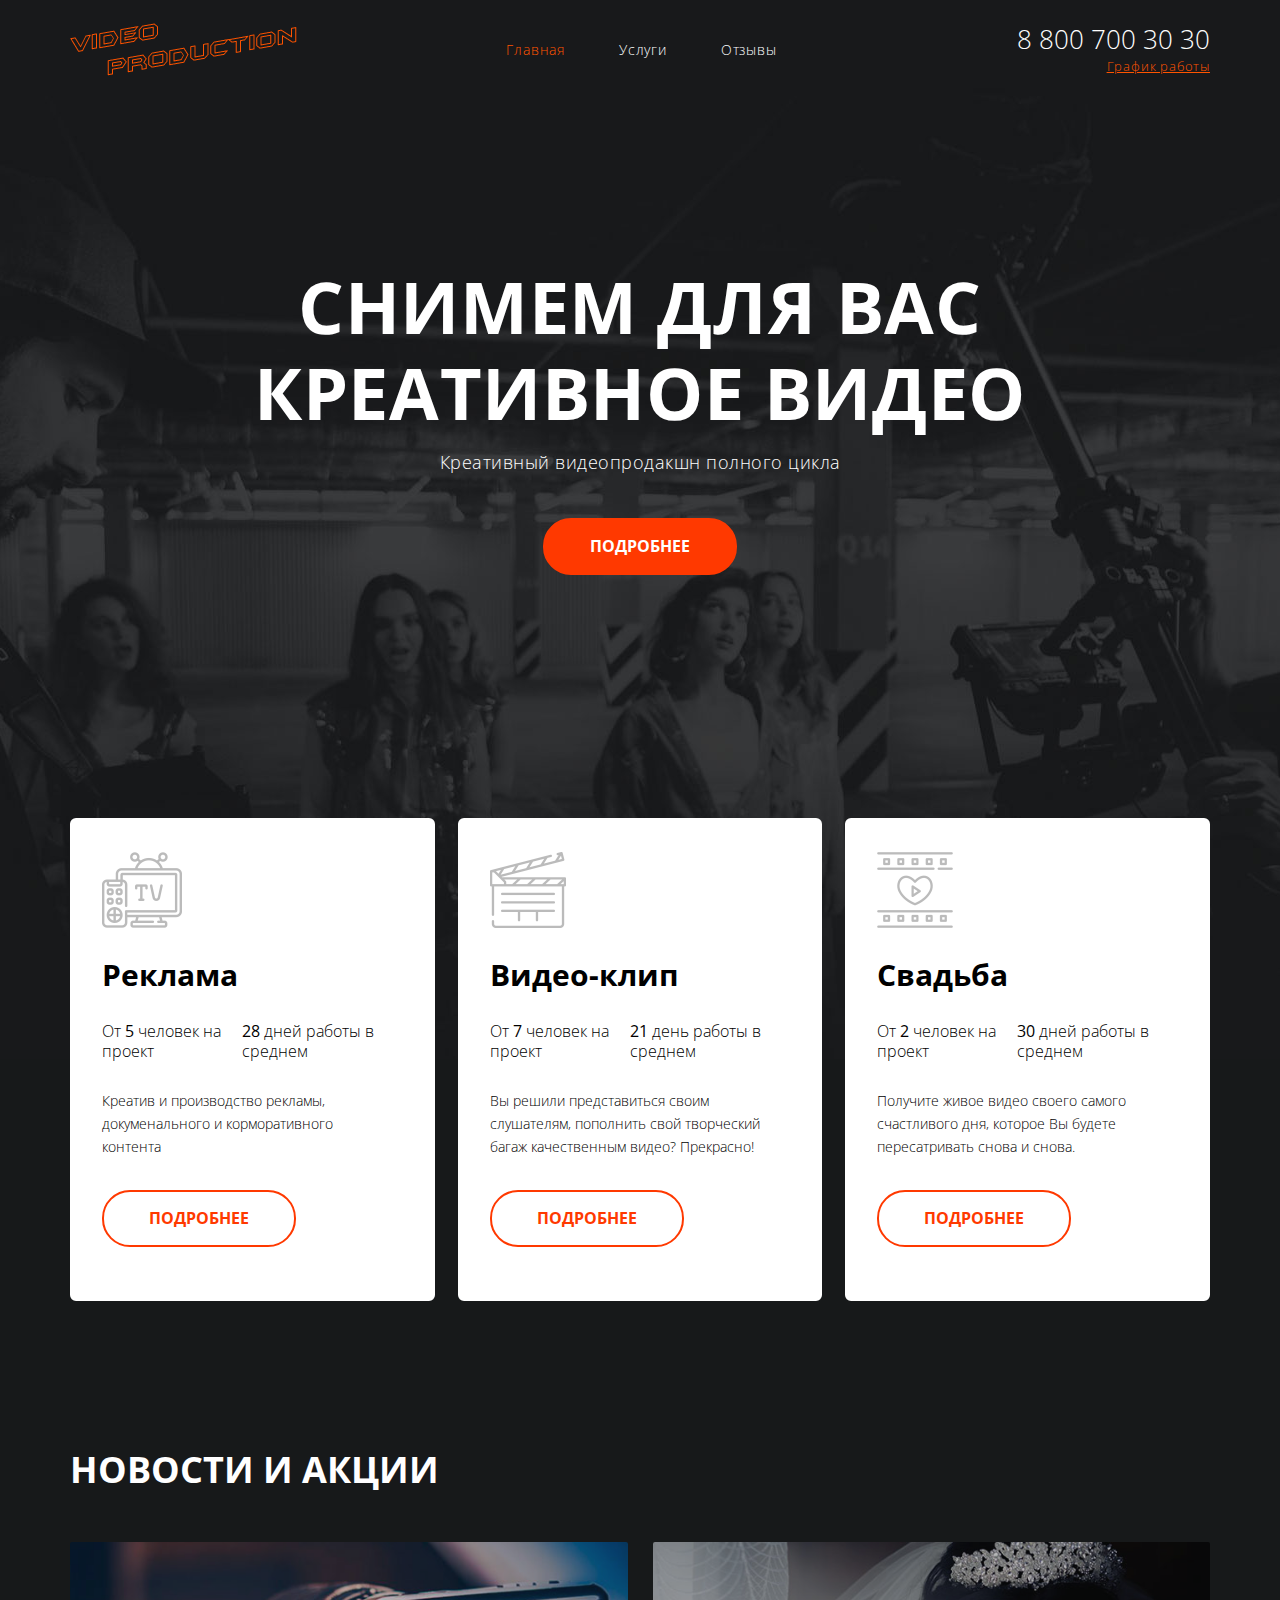
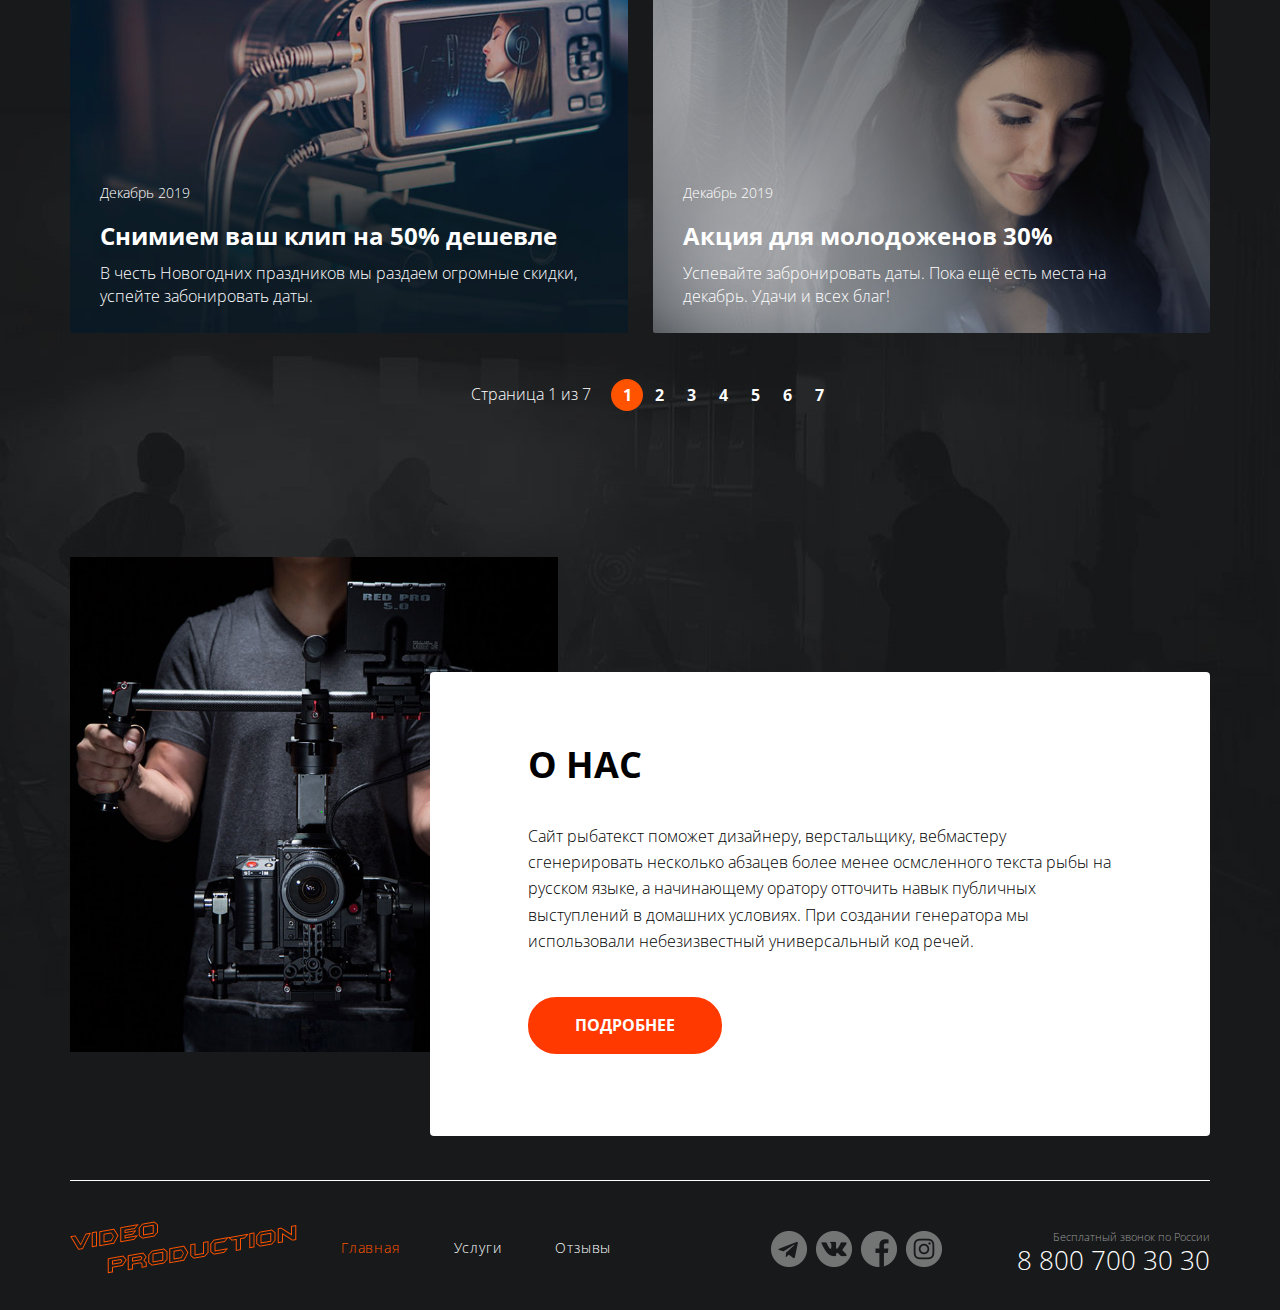
==== main.html @ 48727b64 "Add files via upload" ====
<!DOCTYPE html>
<html lang="ru">
<head>
  <meta charset="UTF-8">
  <meta name="viewport" content="width=1200px, initial-scale=1.0">
  <title>Video production</title>
  <link rel="stylesheet" href="./css/main.css">
</head>
<body>
  <div class="wrapper main-page-wrapper">
    <div class="container">
      <header class="header">
        <a href="index.html" class="logo">
          <img src="./assets/images/logo.png" alt="logo" class="logo__pic">
        </a>
          <nav class="menu">
            <ul class="menu__list">
              <li class="menu__item menu__item_active">
                <a href="#" class="menu__title">Главная</a>
              </li>
              <li class="menu__item">
                <a href="./service.html" class="menu__title">Услуги</a>
              </li>
              <li class="menu__item">
                <a href="#" class="menu__title">Отзывы</a>
              </li>
            </ul>
          </nav>
        <address class="contacts">
          <a href="tel:+78007003030" class="contacts__phone">8 800 700 30 30</a>
          <div class="contacts__workhours">График работы</div>
        </address>
      </header>
      <main class="main-content">
          <section class="hero">
            <div class="hero__container">
              <h1 class="hero__header">Снимем для вас креативное видео</h1>
              <div class="hero__text">Креативный видеопродакшн полного цикла</div>
              <a href="#" class="button button_type_primary">Подробнее</a>
            </div>
          </section>
          <section class="video-types">
            <ul class="video-types__banners">
              <li class="video-types__item">
                <div class="video-types__picplace">
                  <img src="./assets/images/icons/offers/tv.png" alt="" class="video-types__pic">
                </div>
                <div class="video-types__content">
                  <h3 class="video-types__header">Реклама</h3>
                  <ul class="video-types__details">
                    <li class="video-types__list">От <b>5</b> человек на проект</li>
                    <li class="video-types__list"><b>28</b> дней работы в среднем</li>
                  </ul>
                  <div class="video-types__text">Креатив и производство рекламы, докуменального и корморативного контента</div>
                  <a href="#" class="button button_type_secondary video-types__button">Подробнее</a>
                </div>
              </li>
              <li class="video-types__item">
                <div class="video-types__picplace">
                  <img src="./assets/images/icons/offers/clapper.png" alt="" class="video-types__pic">
                </div>
                <div class="video-types__content">
                  <h3 class="video-types__header">Видео-клип</h3>
                  <ul class="video-types__details">
                    <li class="video-types__list">От <b>7</b> человек на проект</li>
                    <li class="video-types__list"><b>21</b> день работы в среднем</li>
                  </ul>
                  <div class="video-types__text">Вы решили представиться своим слушателям, пополнить свой творческий багаж качественным видео? Прекрасно!</div>
                  <a href="#" class="button button_type_secondary video-types__button">Подробнее</a>
                </div>
              </li>
              <li class="video-types__item">
                <div class="video-types__picplace">
                  <img src="./assets/images/icons/offers/film.png" alt="" class="video-types__pic">
                </div>
                <div class="video-types__content">
                  <h3 class="video-types__header">Свадьба</h3>
                  <ul class="video-types__details">
                    <li class="video-types__list">От <b>2</b> человек на проект</li>
                    <li class="video-types__list"><b>30</b> дней работы в среднем</li>
                  </ul>
                  <div class="video-types__text">Получите живое видео своего самого счастливого дня, которое Вы будете пересатривать снова и снова.</div>
                  <a href="#" class="button button_type_secondary video-types__button">Подробнее</a>
                </div>
              </li>
            </ul>
          </section>
          <section class="news">
            <h2 class="news__header section-title">Новости и акции</h2>
              <ul class="news__banners">
                <li class="news__item">
                  <img src="./assets/images/content/news/camera.jpg" alt="camera" class="news__pic">
                  <div class="news__content">
                    <div class="news__date">Декабрь 2019</div>
                    <h4 class="news__title">Снимием ваш клип на 50% дешевле</h4>
                    <div class="news__text">В честь Новогодних праздников мы раздаем огромные скидки, успейте забонировать даты.</div>
                  </div>
                </li>
                <li class="news__item">
                  <img src="./assets/images/content/news/wedding.jpg" alt="wedding" class="news__pic">
                  <div class="news__content">
                    <div class="news__date">Декабрь 2019</div>
                    <h4 class="news__title">Акция для молодоженов 30%</h4>
                    <div class="news__text">Успевайте забронировать даты. Пока ещё есть места на декабрь. Удачи и всех благ!</div>
                  </div>
                </li>
              </ul>
              <div class="paginator">
                <div class="paginator__display">Страница 1 из 7</div>
                <ul class="paginator__list">
                  <li class="paginator__item paginator__item_active"><a href="#" class="paginator__link">1</a></li>
                  <li class="paginator__item"><a href="#" class="paginator__link">2</a></li>
                  <li class="paginator__item"><a href="#" class="paginator__link">3</a></li>
                  <li class="paginator__item"><a href="#" class="paginator__link">4</a></li>
                  <li class="paginator__item"><a href="#" class="paginator__link">5</a></li>
                  <li class="paginator__item"><a href="#" class="paginator__link">6</a></li>
                  <li class="paginator__item"><a href="#" class="paginator__link">7</a></li>
                </ul>
              </div>
          </section>
          <section class="about-us">
            <div class="about-us__section">
              <div class="about-us__description">
                <h2 class="about-us__header section-title">О нас</h2>
                <div class="about-us__text">
                  <p>Сайт рыбатекст поможет дизайнеру, верстальщику, вебмастеру сгенерировать несколько абзацев более менее осмсленного текста рыбы на русском языке, а начинающему оратору отточить навык публичных выступлений в домашних условиях. При создании генератора мы использовали небезизвестный универсальный код речей.</p>
                </div>
                <a href="#" class="button button_type_primary button_type_primary_border_solid">ПОДРОБНЕЕ</a>
              </div>
            </div>
          </section>
      </main>
    <div class="footer-container">
      <footer class="footer">
          <div class="footer__col">
            <a href="index.html" class="logo">
              <img src="./assets/images/logo.png" alt="logo" class="logo__pic">
            </a>
            <nav class="menu menu_bottom">
              <ul class="menu__list">
                <li class="menu__item menu__item_active">
                  <a href="#" class="menu__title">Главная</a>
                </li>
                <li class="menu__item">
                  <a href="./service.html" class="menu__title">Услуги</a>
                </li>
                <li class="menu__item">
                  <a href="#" class="menu__title">Отзывы</a>
                </li>
              </ul>
            </nav>
          </div>
            <div class="footer__col">
              <div class="socials">
                <ul class="socials__list">
                  <li class="socials__item socials__item_tg"><a href="" class="socials__link"><img src="" alt="" class="socials__pic"></a></li>
                  <li class="socials__item socials__item_vk"><a href="" class="socials__link"><img src="" alt="" class="socials__pic"></a></li>
                  <li class="socials__item socials__item_fb"><a href="" class="socials__link"><img src="" alt="" class="socials__pic"></a></li>
                  <li class="socials__item socials__item_ig"><a href="" class="socials__link"><img src="" alt="" class="socials__pic"></a></li>          
                </ul>
              </div>
            <address class="contacts">
              <div class="contacts__info">Бесплатный звонок по России</div>
              <a href="tel:+78007003030" class="contacts__phone">8 800 700 30 30</a>
            </address>
            </div>
      </footer>
    </div>
  </div>
  </div>
</body>
</html>
---- css/main.css ----
@import url(./layout/base.css);
@import url(./layout/fonts.css);
@import url(./layout/normalize.css);
@import url(./blocks/button.css);
@import url(./blocks/about-us.css);
@import url(./blocks/contacts.css);
@import url(./blocks/footer.css);
@import url(./blocks/header.css);
@import url(./blocks/hero.css);
@import url(./blocks/logo.css);
@import url(./blocks/menu.css);
@import url(./blocks/news.css);
@import url(./blocks/paginator.css);
@import url(./blocks/socials.css);
@import url(./blocks/video-types.css);
@import url(./blocks/hero-service.css);
@import url(./blocks/breadcrums.css);
@import url(./blocks/services.css);
@import url(./blocks/partners.css);
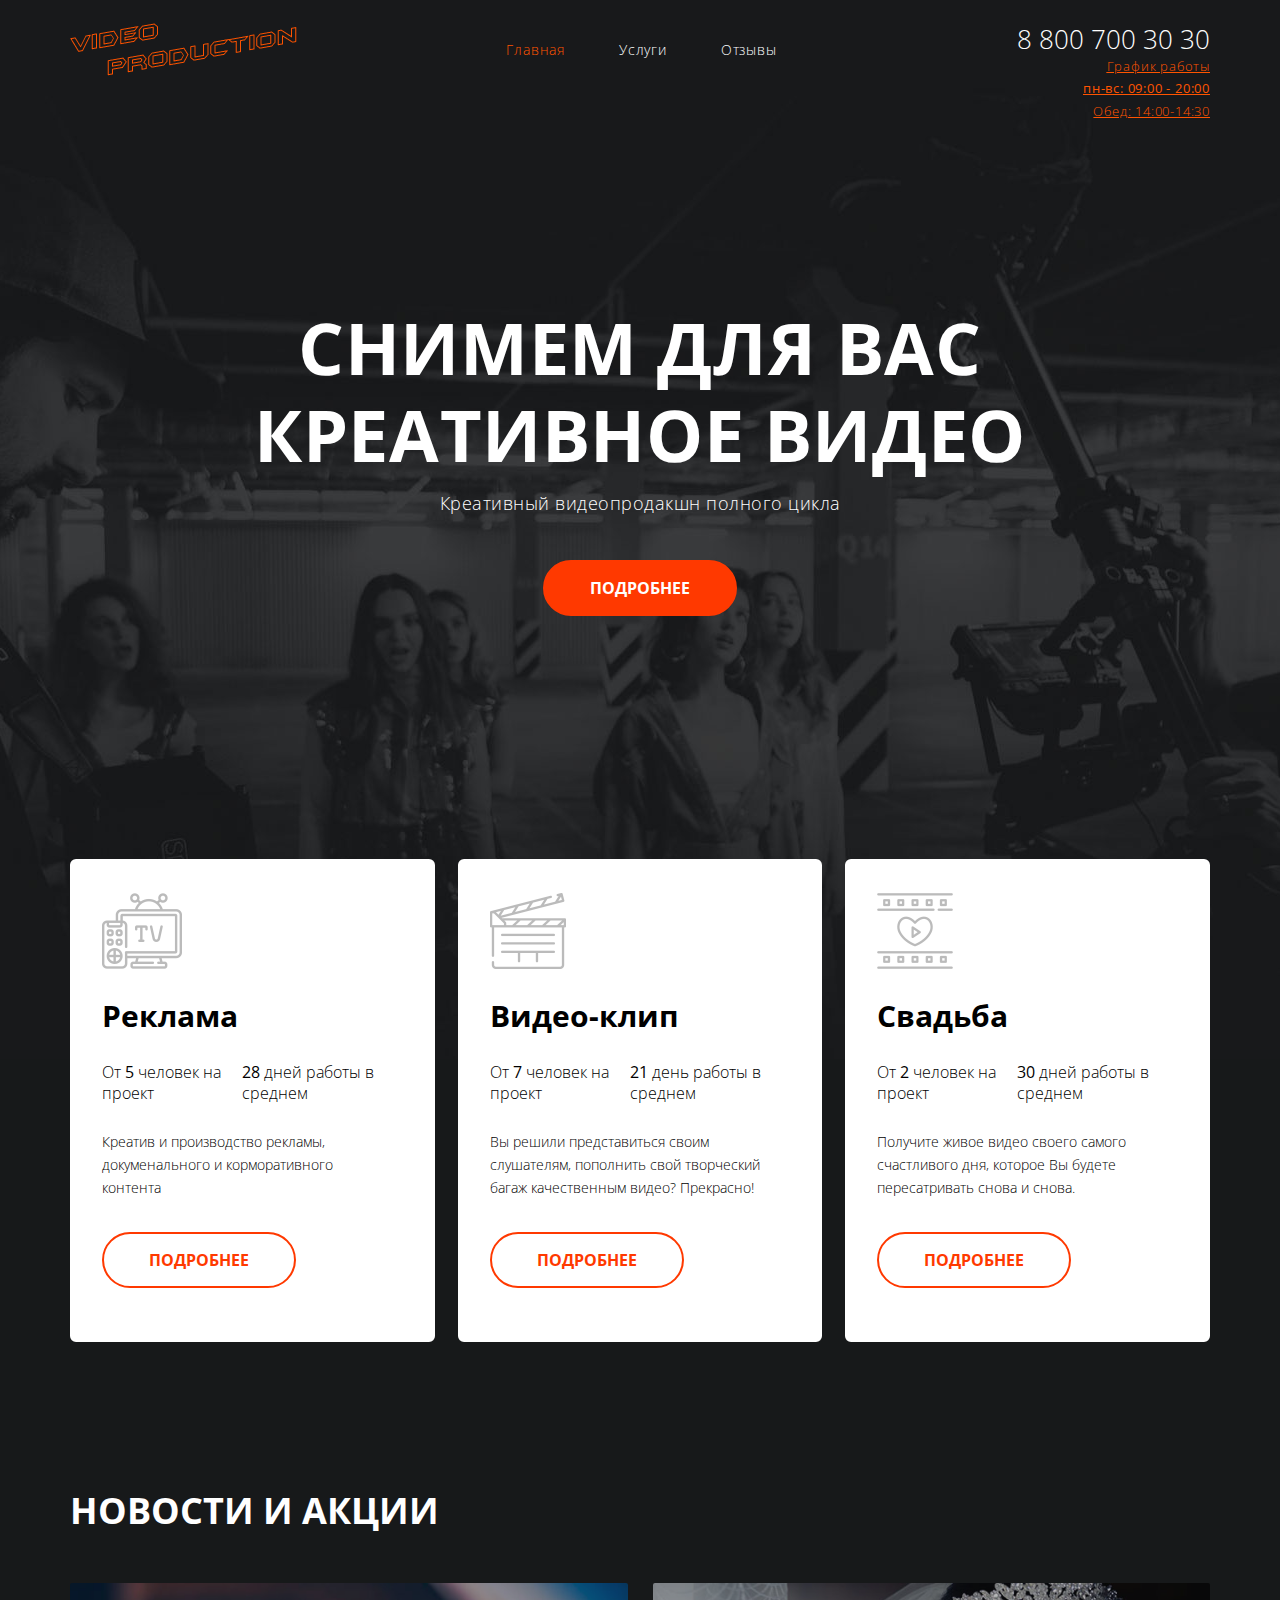
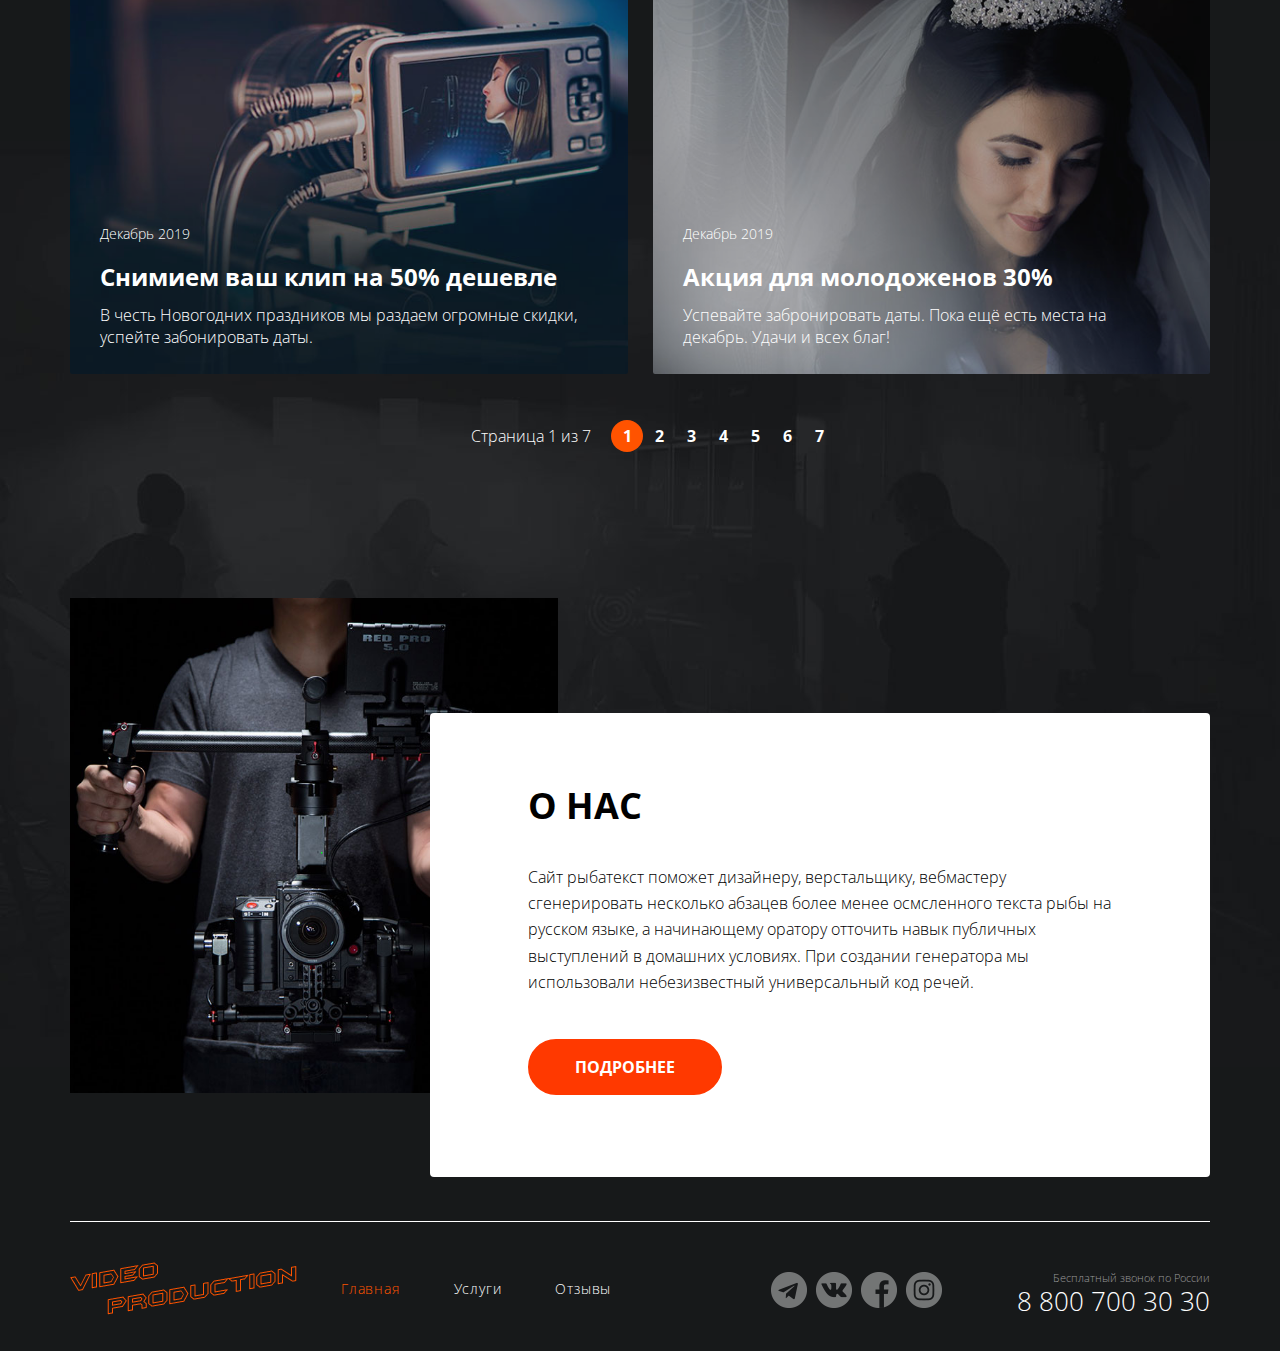
==== commit 49f997ca: "Add files via upload" ====
--- a/main.html
+++ b/main.html
@@ -22,13 +22,21 @@
                 <a href="./service.html" class="menu__title">Услуги</a>
               </li>
               <li class="menu__item">
-                <a href="#" class="menu__title">Отзывы</a>
+                <a href="./reviews.html" class="menu__title">Отзывы</a>
               </li>
             </ul>
           </nav>
         <address class="contacts">
           <a href="tel:+78007003030" class="contacts__phone">8 800 700 30 30</a>
-          <div class="contacts__workhours">График работы</div>
+          <div class="contacts__workhours">
+            <a href="" class="contacts__link">График работы</a>
+            <div class="contacts__dropdown">
+              <ul class="contacts__list">
+                <li class="contacts__item"> <b>пн-вс: 09:00 - 20:00</b></li>
+                <li class="contacts__item">Обед: 14:00-14:30</li>
+              </ul>
+            </div>
+          </div>
         </address>
       </header>
       <main class="main-content">
@@ -145,7 +153,7 @@
                   <a href="./service.html" class="menu__title">Услуги</a>
                 </li>
                 <li class="menu__item">
-                  <a href="#" class="menu__title">Отзывы</a>
+                  <a href="./reviews.html" class="menu__title">Отзывы</a>
                 </li>
               </ul>
             </nav>
--- a/css/main.css
+++ b/css/main.css
@@ -16,4 +16,5 @@
 @import url(./blocks/hero-service.css);
 @import url(./blocks/breadcrums.css);
 @import url(./blocks/services.css);
-@import url(./blocks/partners.css);+@import url(./blocks/partners.css);
+@import url(./blocks/welcome.css);